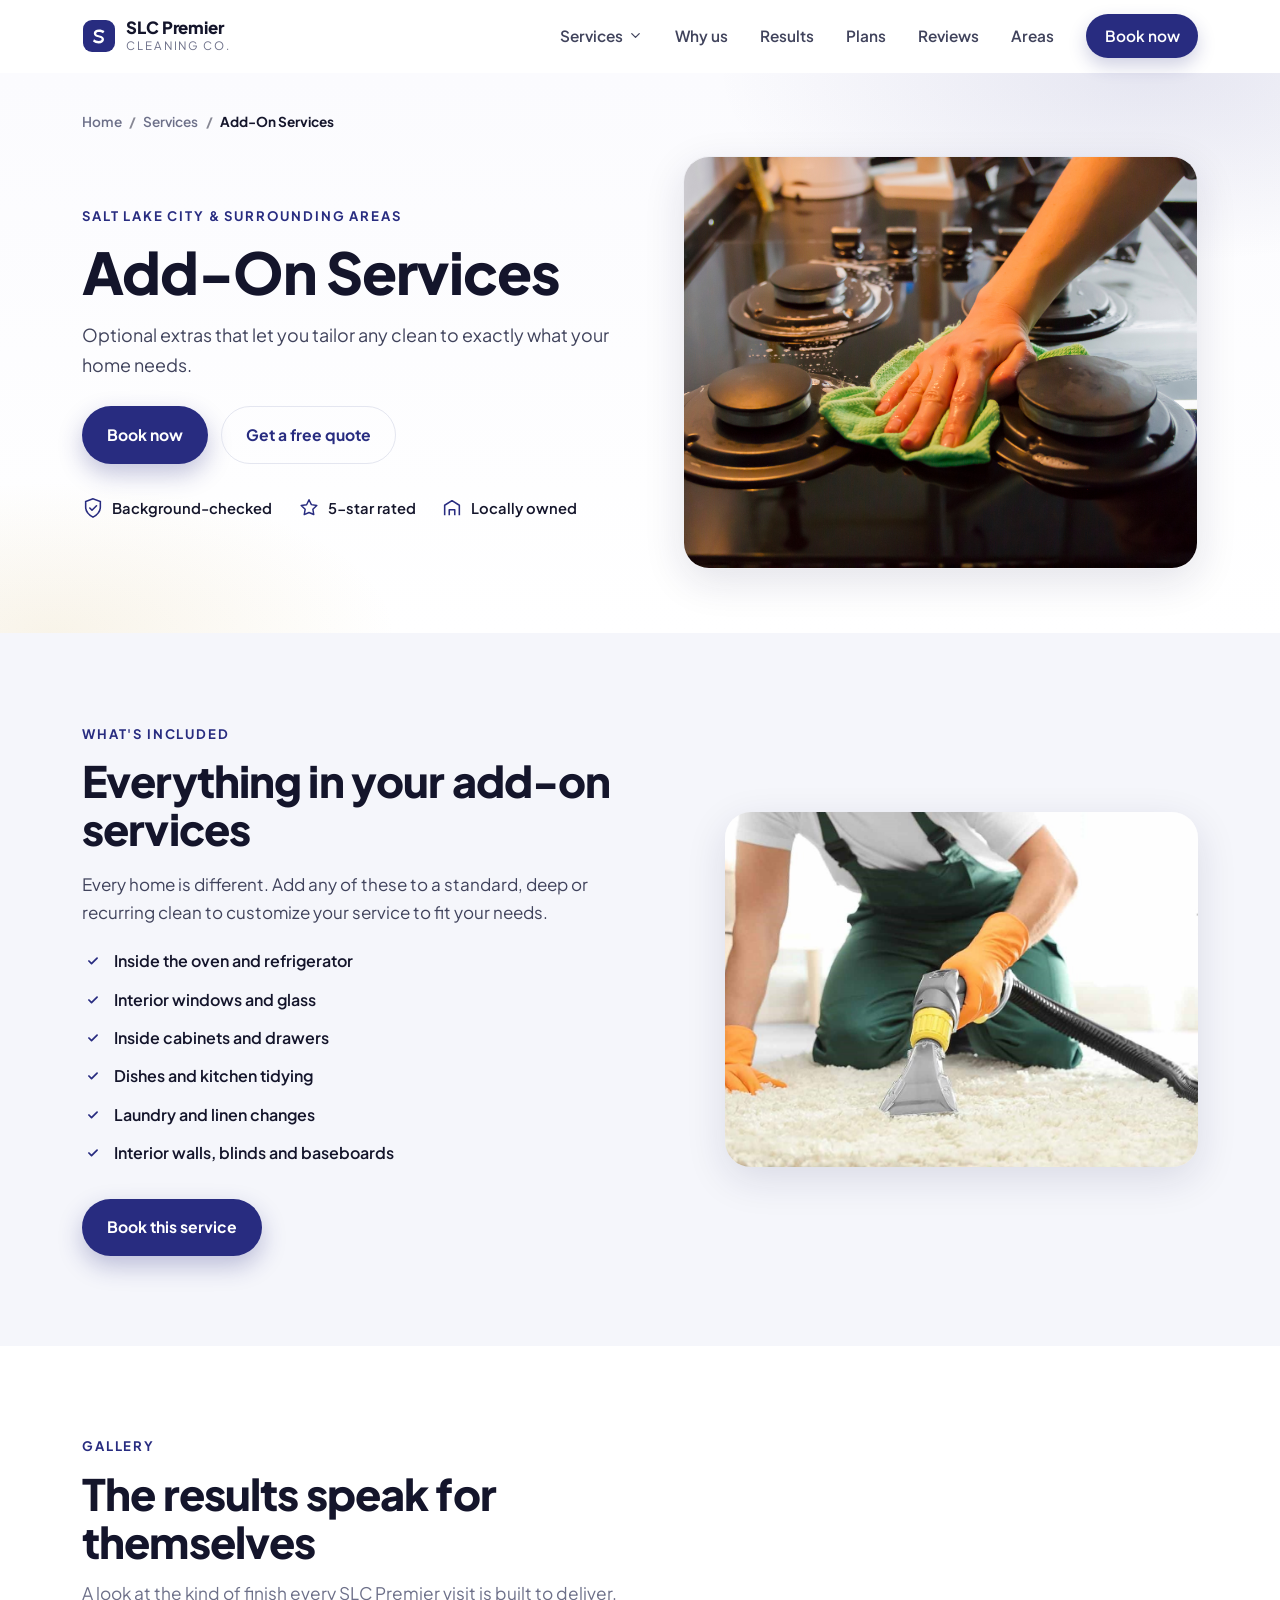
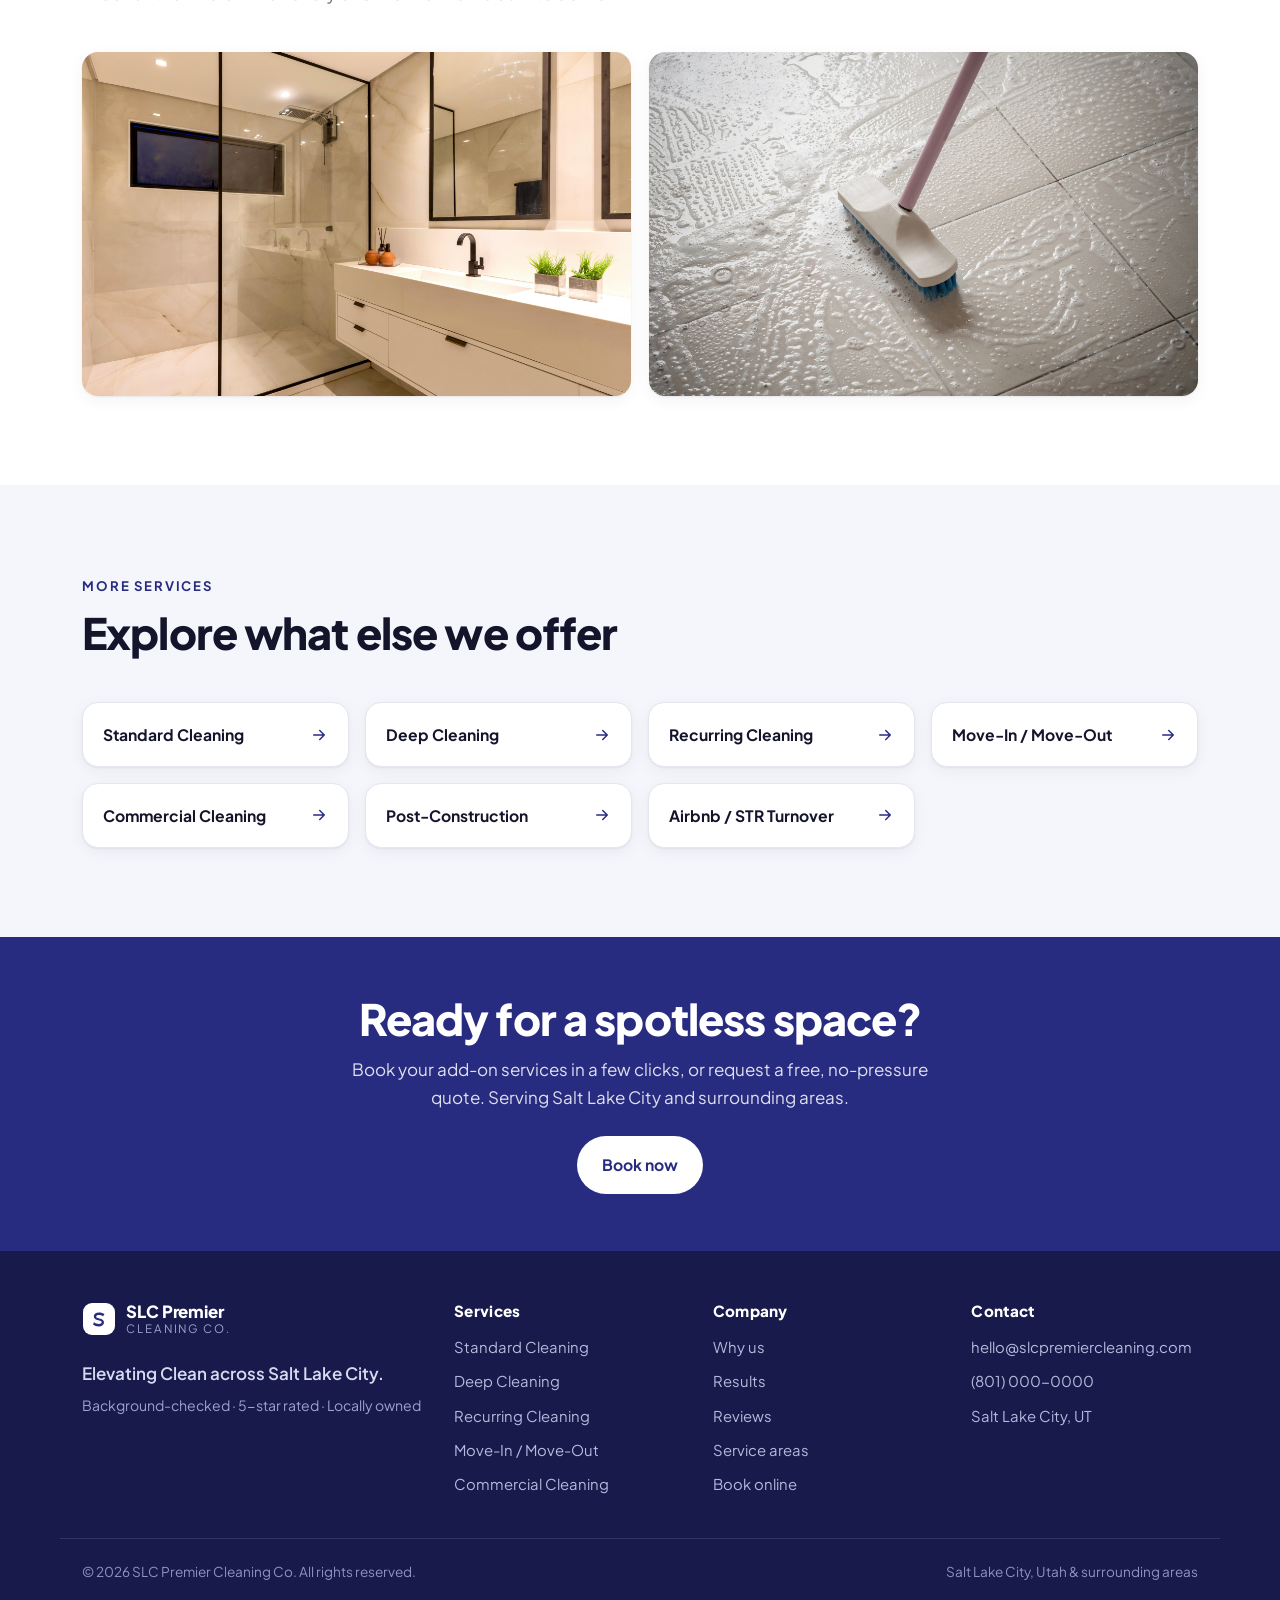
==== services/add-on-services/index.html @ 1b659b71 "Redesign hero, fix nav Book now button, add 8 service pages with dropdown menu Co-authored-by: Curso" ====
<!DOCTYPE html>
<html lang="en">
<head>
  <meta charset="UTF-8" />
  <meta name="viewport" content="width=device-width, initial-scale=1.0" />
  <title>Cleaning Add-On Services in Salt Lake City, UT | SLC Premier Cleaning Co.</title>
  <meta name="description" content="Optional cleaning add-ons in Salt Lake City: inside the oven and fridge, interior windows, cabinets, laundry, dishes and more. Customize any clean. Book online." />
  <meta name="robots" content="index, follow" />
  <link rel="canonical" href="https://slcpremiercleaning.com/services/add-on-services/" />
  <meta name="theme-color" content="#282c80" />
  <meta name="geo.region" content="US-UT" />
  <meta name="geo.placename" content="Salt Lake City, Utah" />

  <meta property="og:type" content="website" />
  <meta property="og:site_name" content="SLC Premier Cleaning Co." />
  <meta property="og:title" content="Cleaning Add-On Services in Salt Lake City, UT | SLC Premier Cleaning Co." />
  <meta property="og:description" content="Optional cleaning add-ons in Salt Lake City: inside the oven and fridge, interior windows, cabinets, laundry, dishes and more. Customize any clean. Book online." />
  <meta property="og:url" content="https://slcpremiercleaning.com/services/add-on-services/" />
  <meta property="og:image" content="https://slcpremiercleaning.com/assets/svc-kitchen.png" />
  <meta name="twitter:card" content="summary_large_image" />
  <meta name="twitter:title" content="Cleaning Add-On Services in Salt Lake City, UT | SLC Premier Cleaning Co." />
  <meta name="twitter:description" content="Optional cleaning add-ons in Salt Lake City: inside the oven and fridge, interior windows, cabinets, laundry, dishes and more. Customize any clean. Book online." />
  <meta name="twitter:image" content="https://slcpremiercleaning.com/assets/svc-kitchen.png" />

  <link rel="icon" type="image/svg+xml" href="../../assets/favicon.svg" />
  <link rel="apple-touch-icon" href="../../assets/favicon.svg" />
  <link rel="preconnect" href="https://fonts.googleapis.com" />
  <link rel="preconnect" href="https://fonts.gstatic.com" crossorigin />
  <link href="https://fonts.googleapis.com/css2?family=Plus+Jakarta+Sans:ital,wght@0,400;0,500;0,600;0,700;0,800;1,500&display=swap" rel="stylesheet" />
  <link rel="stylesheet" href="../../css/styles.css" />

  <script type="application/ld+json">
  {
    "@context": "https://schema.org",
    "@type": "Service",
    "serviceType": "Add-On Services",
    "name": "Add-On Services in Salt Lake City",
    "url": "https://slcpremiercleaning.com/services/add-on-services/",
    "image": "https://slcpremiercleaning.com/assets/svc-kitchen.png",
    "description": "Optional cleaning add-ons in Salt Lake City: inside the oven and fridge, interior windows, cabinets, laundry, dishes and more. Customize any clean. Book online.",
    "areaServed": { "@type": "City", "name": "Salt Lake City" },
    "provider": {
      "@type": "HouseCleaningService",
      "name": "SLC Premier Cleaning Co.",
      "url": "https://slcpremiercleaning.com/",
      "areaServed": "Salt Lake City, UT and surrounding areas"
    }
  }
  </script>
  <script type="application/ld+json">
  {
    "@context": "https://schema.org",
    "@type": "BreadcrumbList",
    "itemListElement": [
      { "@type": "ListItem", "position": 1, "name": "Home", "item": "https://slcpremiercleaning.com/" },
      { "@type": "ListItem", "position": 2, "name": "Services", "item": "https://slcpremiercleaning.com/#services" },
      { "@type": "ListItem", "position": 3, "name": "Add-On Services", "item": "https://slcpremiercleaning.com/services/add-on-services/" }
    ]
  }
  </script>
</head>

<body>
  <a class="skip-link" href="#main">Skip to content</a>

  <header class="site-header" id="top">
    <div class="wrap header-inner">
      <a class="brand" href="../../" aria-label="SLC Premier Cleaning Co. home">
        <svg class="brand-mark" width="34" height="34" viewBox="0 0 34 34" aria-hidden="true"><rect x="1" y="1" width="32" height="32" rx="9" fill="#282c80"/><path d="M11 22.5c1.6 1.2 3.6 1.9 5.7 1.9 3.2 0 5.3-1.5 5.3-3.9 0-2.2-1.6-3.2-4.6-3.9-2.4-.5-3.2-1-3.2-2 0-1 .9-1.7 2.6-1.7 1.6 0 3 .5 4.3 1.4l1.4-2.3c-1.5-1-3.4-1.6-5.5-1.6-3 0-5.2 1.5-5.2 3.9 0 2.4 1.8 3.3 4.7 3.9 2.3.5 3.1 1 3.1 2 0 1.1-1 1.7-2.8 1.7-1.9 0-3.4-.6-4.8-1.7z" fill="#ffffff"/></svg>
        <span class="brand-text"><strong>SLC Premier</strong><em>Cleaning Co.</em></span>
      </a>
      <nav class="nav" id="nav" aria-label="Primary">
        <div class="nav-item has-dropdown">
          <button type="button" class="nav-link" aria-haspopup="true" aria-expanded="false">
            Services
            <svg viewBox="0 0 24 24" aria-hidden="true"><path d="m6 9 6 6 6-6" fill="none" stroke="currentColor" stroke-width="2" stroke-linecap="round" stroke-linejoin="round"/></svg>
          </button>
          <div class="dropdown">
            <a class="dd-all" href="../../#services">All services</a>
            <a href="../standard-cleaning/">Standard Cleaning</a>
            <a href="../deep-cleaning/">Deep Cleaning</a>
            <a href="../recurring-cleaning/">Recurring Cleaning</a>
            <a href="../move-in-out-cleaning/">Move-In / Move-Out</a>
            <a href="../commercial-cleaning/">Commercial Cleaning</a>
            <a href="../post-construction-cleaning/">Post-Construction</a>
            <a href="../airbnb-str-cleaning/">Airbnb / STR Turnover</a>
            <a href="../add-on-services/">Add-On Services</a>
          </div>
        </div>
        <a href="../../#why">Why us</a>
        <a href="../../#results">Results</a>
        <a href="../../#plans">Plans</a>
        <a href="../../#reviews">Reviews</a>
        <a href="../../#areas">Areas</a>
        <a class="nav-cta" href="../../#book">Book now</a>
      </nav>
      <button class="nav-toggle" id="navToggle" aria-label="Open menu" aria-expanded="false" aria-controls="nav">
        <span></span><span></span><span></span>
      </button>
    </div>
  </header>

  <main id="main">
    <section class="svc-hero">
      <div class="hero-bg" aria-hidden="true"></div>
      <div class="wrap">
        <nav class="breadcrumb" aria-label="Breadcrumb">
          <a href="../../">Home</a><span class="sep">/</span><a href="../../#services">Services</a><span class="sep">/</span><span>Add-On Services</span>
        </nav>
        <div class="svc-hero-grid">
          <div class="svc-hero-copy">
            <p class="eyebrow">Salt Lake City &amp; surrounding areas</p>
            <h1>Add-On Services</h1>
            <p class="lead">Optional extras that let you tailor any clean to exactly what your home needs.</p>
            <div class="hero-actions">
              <a class="btn btn-primary" href="../../#book">Book now</a>
              <a class="btn btn-ghost" href="../../#contact">Get a free quote</a>
            </div>
            <ul class="hero-trust">
              <li><svg viewBox="0 0 24 24" aria-hidden="true"><path d="M12 2 4 5v6c0 5 3.4 8.5 8 11 4.6-2.5 8-6 8-11V5z" fill="none" stroke="currentColor" stroke-width="1.7"/><path d="m8.5 12 2.4 2.4L15.8 9.6" fill="none" stroke="currentColor" stroke-width="1.7" stroke-linecap="round" stroke-linejoin="round"/></svg> Background-checked</li>
              <li><svg viewBox="0 0 24 24" aria-hidden="true"><path d="m12 3 2.6 5.3 5.9.9-4.3 4.1 1 5.8L12 16.9 6.8 19.2l1-5.8L3.5 9.3l5.9-.9z" fill="none" stroke="currentColor" stroke-width="1.6" stroke-linejoin="round"/></svg> 5-star rated</li>
              <li><svg viewBox="0 0 24 24" aria-hidden="true"><path d="M4 20V9l8-5 8 5v11" fill="none" stroke="currentColor" stroke-width="1.7" stroke-linejoin="round"/><path d="M9 20v-6h6v6" fill="none" stroke="currentColor" stroke-width="1.7" stroke-linejoin="round"/></svg> Locally owned</li>
            </ul>
          </div>
          <div class="svc-hero-media">
            <div class="hero-media-frame">
              <img src="../../assets/svc-kitchen.png" alt="Cleaning inside a kitchen appliance as an add-on service" fetchpriority="high" />
            </div>
          </div>
        </div>
      </div>
    </section>

    <section class="section section-alt">
      <div class="wrap svc-detail-grid">
        <div class="svc-detail-copy">
          <p class="eyebrow">What's included</p>
          <h2>Everything in your add-on services</h2>
          <p>Every home is different. Add any of these to a standard, deep or recurring clean to customize your service to fit your needs.</p>
          <ul class="checks">
            <li>Inside the oven and refrigerator</li>
            <li>Interior windows and glass</li>
            <li>Inside cabinets and drawers</li>
            <li>Dishes and kitchen tidying</li>
            <li>Laundry and linen changes</li>
            <li>Interior walls, blinds and baseboards</li>
          </ul>
          <a class="btn btn-primary" href="../../#book">Book this service</a>
        </div>
        <div class="svc-detail-media">
          <img src="../../assets/svc-carpet.jpg" alt="Add-on carpet cleaning" loading="lazy" />
        </div>
      </div>
    </section>

    <section class="section">
      <div class="wrap">
        <header class="section-head">
          <p class="eyebrow">Gallery</p>
          <h2>The results speak for themselves</h2>
          <p class="section-sub">A look at the kind of finish every SLC Premier visit is built to deliver.</p>
        </header>
        <div class="svc-gallery">
          <figure><img src="../../assets/gallery-bath.png" alt="Detailed bathroom add-ons" loading="lazy" /></figure>
          <figure><img src="../../assets/svc-floor.png" alt="Add-on floor scrubbing" loading="lazy" /></figure>
        </div>
      </div>
    </section>

    <section class="section section-alt">
      <div class="wrap">
        <header class="section-head">
          <p class="eyebrow">More services</p>
          <h2>Explore what else we offer</h2>
        </header>
        <div class="other-grid">
          <a class="other-card" href="../standard-cleaning/">Standard Cleaning <svg viewBox="0 0 24 24" aria-hidden="true"><path d="M5 12h14M13 6l6 6-6 6" fill="none" stroke="currentColor" stroke-width="2" stroke-linecap="round" stroke-linejoin="round"/></svg></a>
          <a class="other-card" href="../deep-cleaning/">Deep Cleaning <svg viewBox="0 0 24 24" aria-hidden="true"><path d="M5 12h14M13 6l6 6-6 6" fill="none" stroke="currentColor" stroke-width="2" stroke-linecap="round" stroke-linejoin="round"/></svg></a>
          <a class="other-card" href="../recurring-cleaning/">Recurring Cleaning <svg viewBox="0 0 24 24" aria-hidden="true"><path d="M5 12h14M13 6l6 6-6 6" fill="none" stroke="currentColor" stroke-width="2" stroke-linecap="round" stroke-linejoin="round"/></svg></a>
          <a class="other-card" href="../move-in-out-cleaning/">Move-In / Move-Out <svg viewBox="0 0 24 24" aria-hidden="true"><path d="M5 12h14M13 6l6 6-6 6" fill="none" stroke="currentColor" stroke-width="2" stroke-linecap="round" stroke-linejoin="round"/></svg></a>
          <a class="other-card" href="../commercial-cleaning/">Commercial Cleaning <svg viewBox="0 0 24 24" aria-hidden="true"><path d="M5 12h14M13 6l6 6-6 6" fill="none" stroke="currentColor" stroke-width="2" stroke-linecap="round" stroke-linejoin="round"/></svg></a>
          <a class="other-card" href="../post-construction-cleaning/">Post-Construction <svg viewBox="0 0 24 24" aria-hidden="true"><path d="M5 12h14M13 6l6 6-6 6" fill="none" stroke="currentColor" stroke-width="2" stroke-linecap="round" stroke-linejoin="round"/></svg></a>
          <a class="other-card" href="../airbnb-str-cleaning/">Airbnb / STR Turnover <svg viewBox="0 0 24 24" aria-hidden="true"><path d="M5 12h14M13 6l6 6-6 6" fill="none" stroke="currentColor" stroke-width="2" stroke-linecap="round" stroke-linejoin="round"/></svg></a>
        </div>
      </div>
    </section>

    <section class="cta-band">
      <div class="wrap">
        <h2>Ready for a spotless space?</h2>
        <p>Book your add-on services in a few clicks, or request a free, no-pressure quote. Serving Salt Lake City and surrounding areas.</p>
        <a class="btn btn-primary" href="../../#book">Book now</a>
      </div>
    </section>
  </main>

  <footer class="site-footer">
    <div class="wrap footer-grid">
      <div class="footer-brand">
        <a class="brand brand-light" href="../../" aria-label="SLC Premier Cleaning Co. home">
          <svg class="brand-mark" width="34" height="34" viewBox="0 0 34 34" aria-hidden="true"><rect x="1" y="1" width="32" height="32" rx="9" fill="#ffffff"/><path d="M11 22.5c1.6 1.2 3.6 1.9 5.7 1.9 3.2 0 5.3-1.5 5.3-3.9 0-2.2-1.6-3.2-4.6-3.9-2.4-.5-3.2-1-3.2-2 0-1 .9-1.7 2.6-1.7 1.6 0 3 .5 4.3 1.4l1.4-2.3c-1.5-1-3.4-1.6-5.5-1.6-3 0-5.2 1.5-5.2 3.9 0 2.4 1.8 3.3 4.7 3.9 2.3.5 3.1 1 3.1 2 0 1.1-1 1.7-2.8 1.7-1.9 0-3.4-.6-4.8-1.7z" fill="#282c80"/></svg>
          <span class="brand-text"><strong>SLC Premier</strong><em>Cleaning Co.</em></span>
        </a>
        <p class="footer-slogan">Elevating Clean across Salt Lake City.</p>
        <p class="footer-badges">Background-checked &middot; 5-star rated &middot; Locally owned</p>
      </div>
      <div class="footer-col">
        <h4>Services</h4>
        <ul>
          <li><a href="../standard-cleaning/">Standard Cleaning</a></li>
          <li><a href="../deep-cleaning/">Deep Cleaning</a></li>
          <li><a href="../recurring-cleaning/">Recurring Cleaning</a></li>
          <li><a href="../move-in-out-cleaning/">Move-In / Move-Out</a></li>
          <li><a href="../commercial-cleaning/">Commercial Cleaning</a></li>
        </ul>
      </div>
      <div class="footer-col">
        <h4>Company</h4>
        <ul>
          <li><a href="../../#why">Why us</a></li>
          <li><a href="../../#results">Results</a></li>
          <li><a href="../../#reviews">Reviews</a></li>
          <li><a href="../../#areas">Service areas</a></li>
          <li><a href="../../#book">Book online</a></li>
        </ul>
      </div>
      <div class="footer-col">
        <h4>Contact</h4>
        <ul>
          <li><a href="mailto:hello@slcpremiercleaning.com">hello@slcpremiercleaning.com</a></li>
          <li><a href="tel:+18010000000">(801) 000-0000</a></li>
          <li>Salt Lake City, UT</li>
        </ul>
      </div>
    </div>
    <div class="wrap footer-bottom">
      <p>&copy; <span id="year">2026</span> SLC Premier Cleaning Co. All rights reserved.</p>
      <p>Salt Lake City, Utah &amp; surrounding areas</p>
    </div>
  </footer>

  <a href="#top" class="to-top" id="toTop" aria-label="Back to top">
    <svg viewBox="0 0 24 24" aria-hidden="true"><path d="m6 15 6-6 6 6" fill="none" stroke="currentColor" stroke-width="2" stroke-linecap="round" stroke-linejoin="round"/></svg>
  </a>

  <script src="../../js/main.js"></script>
</body>
</html>
---- css/styles.css ----
/* ============================================================
   SLC Premier Cleaning Co.
   Brand: navy #282c80, white, warm gold accent
   Font: Plus Jakarta Sans
   ============================================================ */

:root {
  --navy: #282c80;
  --navy-700: #22276e;
  --navy-900: #171a4a;
  --ink: #14152b;
  --body: #40435c;
  --muted: #6d7089;
  --paper: #ffffff;
  --mist: #f5f6fb;
  --mist-2: #eef0f8;
  --line: #e4e6f0;
  --gold: #c8a24a;
  --gold-soft: #f3ead4;

  --radius: 16px;
  --radius-lg: 26px;
  --shadow-sm: 0 1px 2px rgba(20, 21, 43, .06), 0 4px 16px rgba(20, 21, 43, .05);
  --shadow-md: 0 12px 40px rgba(23, 26, 74, .12);
  --wrap: 1160px;
  --ease: cubic-bezier(.22, .61, .36, 1);
}

* { box-sizing: border-box; }

html, body { overflow-x: hidden; }
html { scroll-behavior: smooth; scroll-padding-top: 88px; }

body {
  margin: 0;
  font-family: "Plus Jakarta Sans", system-ui, -apple-system, "Segoe UI", Roboto, sans-serif;
  color: var(--body);
  background: var(--paper);
  font-size: 17px;
  line-height: 1.65;
  -webkit-font-smoothing: antialiased;
  text-rendering: optimizeLegibility;
}

img { max-width: 100%; display: block; }
a { color: inherit; text-decoration: none; }

h1, h2, h3, h4 {
  color: var(--ink);
  line-height: 1.12;
  letter-spacing: -0.02em;
  margin: 0;
  font-weight: 800;
}

h1 { font-size: clamp(2.2rem, 5vw, 3.6rem); }
h2 { font-size: clamp(1.8rem, 3.4vw, 2.7rem); }
h3 { font-size: 1.2rem; letter-spacing: -0.01em; }

p { margin: 0 0 1rem; }

.wrap { width: 100%; max-width: var(--wrap); margin-inline: auto; padding-inline: 22px; }

.eyebrow {
  font-size: .82rem;
  font-weight: 700;
  letter-spacing: .14em;
  text-transform: uppercase;
  color: var(--navy);
  margin: 0 0 .8rem;
}

.skip-link {
  position: absolute; left: -999px; top: 0;
  background: var(--navy); color: #fff; padding: 10px 16px; border-radius: 0 0 10px 0; z-index: 200;
}
.skip-link:focus { left: 0; }

/* ---------- Buttons ---------- */
.btn {
  display: inline-flex; align-items: center; justify-content: center;
  gap: .5rem;
  font-weight: 700; font-size: .98rem;
  padding: .92rem 1.5rem;
  border-radius: 999px;
  cursor: pointer;
  border: 1.5px solid transparent;
  transition: transform .2s var(--ease), background .2s var(--ease), color .2s var(--ease), box-shadow .2s var(--ease);
  white-space: nowrap;
}
.btn-primary { background: var(--navy); color: #fff; box-shadow: 0 10px 24px rgba(40, 44, 128, .28); }
.btn-primary:hover { background: var(--navy-700); transform: translateY(-2px); }
.btn-ghost { background: transparent; color: var(--navy); border-color: var(--line); }
.btn-ghost:hover { border-color: var(--navy); transform: translateY(-2px); }
.btn-block { width: 100%; }

/* ---------- Header ---------- */
.site-header {
  position: sticky; top: 0; z-index: 100;
  background: rgba(255, 255, 255, .82);
  backdrop-filter: saturate(180%) blur(14px);
  -webkit-backdrop-filter: saturate(180%) blur(14px);
  border-bottom: 1px solid transparent;
  transition: border-color .3s var(--ease), box-shadow .3s var(--ease);
}
.site-header.scrolled { border-bottom-color: var(--line); box-shadow: 0 6px 24px rgba(20, 21, 43, .05); }

.header-inner { display: flex; align-items: center; justify-content: space-between; height: 72px; }

.brand { display: inline-flex; align-items: center; gap: .65rem; }
.brand-mark { border-radius: 9px; flex: none; }
.brand-text { display: flex; flex-direction: column; line-height: 1; }
.brand-text strong { font-size: 1.05rem; color: var(--ink); font-weight: 800; letter-spacing: -0.01em; }
.brand-text em { font-style: normal; font-size: .72rem; letter-spacing: .16em; text-transform: uppercase; color: var(--muted); margin-top: 3px; }

.nav { display: flex; align-items: center; gap: 2rem; }
.nav a { font-size: .96rem; font-weight: 600; color: var(--body); position: relative; transition: color .2s; }
.nav a:not(.nav-cta):hover { color: var(--navy); }
.nav a:not(.nav-cta)::after {
  content: ""; position: absolute; left: 0; bottom: -6px; height: 2px; width: 0; background: var(--navy); transition: width .25s var(--ease);
}
.nav a:not(.nav-cta):hover::after, .nav a.active::after { width: 100%; }
.nav a.active { color: var(--navy); }
.nav a.nav-cta { background: var(--navy); color: #fff; padding: .6rem 1.15rem; border-radius: 999px; box-shadow: 0 8px 18px rgba(40, 44, 128, .22); }
.nav a.nav-cta::after { display: none; }
.nav a.nav-cta:hover { background: var(--navy-700); color: #fff; }

/* Services dropdown */
.nav-item { position: relative; display: inline-flex; align-items: center; }
.nav-item::before { content: ""; position: absolute; top: 100%; left: -8px; right: -8px; height: 18px; }
.nav-link {
  display: inline-flex; align-items: center; gap: .32rem;
  font-size: .96rem; font-weight: 600; color: var(--body);
  background: none; border: 0; padding: 0; font-family: inherit; cursor: pointer;
  transition: color .2s;
}
.nav-link svg { width: 15px; height: 15px; transition: transform .25s var(--ease); }
.dropdown {
  position: absolute; top: calc(100% + 16px); left: 50%;
  transform: translateX(-50%) translateY(8px);
  background: #fff; border: 1px solid var(--line); border-radius: 14px;
  box-shadow: var(--shadow-md); padding: .5rem; min-width: 250px;
  display: grid; gap: 2px; z-index: 120;
  opacity: 0; visibility: hidden; transition: opacity .2s var(--ease), transform .2s var(--ease);
}
.dropdown a { padding: .62rem .8rem; border-radius: 9px; font-size: .92rem; font-weight: 600; color: var(--body); white-space: nowrap; }
.dropdown a::after { display: none; }
.dropdown a:hover { background: var(--mist); color: var(--navy); }
.dropdown a.dd-all { color: var(--navy); border-bottom: 1px solid var(--line); border-radius: 9px 9px 0 0; margin-bottom: 2px; }

@media (min-width: 821px) {
  .nav-item:hover .nav-link, .nav-item:focus-within .nav-link, .nav-item.open .nav-link { color: var(--navy); }
  .nav-item:hover .dropdown, .nav-item:focus-within .dropdown, .nav-item.open .dropdown {
    opacity: 1; visibility: visible; transform: translateX(-50%) translateY(0);
  }
  .nav-item:hover .nav-link svg, .nav-item:focus-within .nav-link svg, .nav-item.open .nav-link svg { transform: rotate(180deg); }
}

.nav-toggle { display: none; flex-direction: column; gap: 5px; width: 44px; height: 44px; border: 0; background: transparent; cursor: pointer; align-items: center; justify-content: center; }
.nav-toggle span { width: 24px; height: 2px; background: var(--ink); border-radius: 2px; transition: transform .3s var(--ease), opacity .2s; }
.nav-toggle[aria-expanded="true"] span:nth-child(1) { transform: translateY(7px) rotate(45deg); }
.nav-toggle[aria-expanded="true"] span:nth-child(2) { opacity: 0; }
.nav-toggle[aria-expanded="true"] span:nth-child(3) { transform: translateY(-7px) rotate(-45deg); }

/* ---------- Hero ---------- */
.hero { position: relative; padding: clamp(2.5rem, 6vw, 5rem) 0 clamp(3rem, 6vw, 5rem); overflow: hidden; }
.hero-bg {
  position: absolute; inset: 0; z-index: 0; pointer-events: none;
  background:
    radial-gradient(55% 55% at 88% 6%, rgba(40, 44, 128, .10), transparent 62%),
    radial-gradient(45% 45% at 6% 96%, rgba(200, 162, 74, .12), transparent 60%),
    linear-gradient(180deg, #fbfbfe 0%, #ffffff 100%);
}
.hero-grid { position: relative; z-index: 1; display: grid; grid-template-columns: minmax(0, 1.02fr) minmax(0, .98fr); gap: clamp(2rem, 5vw, 4.5rem); align-items: center; }
.hero-copy, .hero-media { min-width: 0; }
.hero h1 { margin-bottom: 1.1rem; }
.hero h1 .hl { position: relative; white-space: nowrap; color: var(--navy); z-index: 0; }
.hero h1 .hl::after {
  content: ""; position: absolute; left: -.04em; right: -.04em; bottom: .06em; height: .18em;
  background: var(--gold); opacity: .45; border-radius: 4px; z-index: -1;
}
.hero-copy .lead { font-size: 1.14rem; color: var(--body); max-width: 46ch; margin-bottom: 1.9rem; }

.hero-actions { display: flex; flex-wrap: wrap; gap: .8rem; margin-bottom: 2rem; }

.hero-trust { list-style: none; margin: 0; padding: 0; display: flex; flex-wrap: wrap; gap: 1rem 1.6rem; }
.hero-trust li { display: inline-flex; align-items: center; gap: .5rem; font-size: .92rem; font-weight: 600; color: var(--ink); }
.hero-trust svg { width: 22px; height: 22px; color: var(--navy); flex: none; }

.hero-media { position: relative; }
.hero-media-frame {
  position: relative; border-radius: var(--radius-lg); overflow: hidden;
  box-shadow: var(--shadow-md); border: 1px solid rgba(23, 26, 74, .06);
}
.hero-media-frame img { display: block; width: 100%; height: 100%; aspect-ratio: 5/4; object-fit: cover; }
.hero-badge {
  position: absolute; left: 16px; bottom: 16px;
  display: flex; align-items: center; gap: .7rem;
  background: rgba(255, 255, 255, .96); backdrop-filter: blur(6px);
  border: 1px solid var(--line); border-radius: 14px;
  padding: .7rem .95rem; box-shadow: var(--shadow-md); max-width: 270px;
}
.hero-badge-stars { color: var(--gold); font-size: 1.05rem; letter-spacing: .06em; flex: none; }
.hero-badge div { display: flex; flex-direction: column; line-height: 1.25; }
.hero-badge strong { color: var(--ink); font-size: .9rem; font-weight: 700; }
.hero-badge div span { font-size: .78rem; color: var(--muted); }
.stars { color: var(--gold); letter-spacing: .1em; font-size: 1rem; }

/* ---------- Trust bar ---------- */
.trustbar { background: var(--navy); color: #fff; }
.trustbar-inner { display: flex; flex-wrap: wrap; align-items: center; justify-content: center; gap: .7rem 1.4rem; padding: 1rem 22px; text-align: center; }
.trustbar span:not(.dot) { font-size: .9rem; font-weight: 600; letter-spacing: .01em; }
.trustbar .dot { width: 5px; height: 5px; border-radius: 50%; background: rgba(255, 255, 255, .5); }

/* ---------- Sections ---------- */
.section { padding: clamp(3.5rem, 7vw, 6rem) 0; }
.section-alt { background: var(--mist); }
.section-head { max-width: 640px; margin-bottom: 2.8rem; }
.section-head h2 { margin-bottom: .8rem; }
.section-sub { color: var(--muted); font-size: 1.08rem; margin: 0; }

/* ---------- Service cards ---------- */
.cards { display: grid; grid-template-columns: repeat(4, minmax(0, 1fr)); gap: 1.1rem; }
.card {
  background: #fff; border: 1px solid var(--line); border-radius: var(--radius);
  padding: 1.6rem 1.4rem; box-shadow: var(--shadow-sm);
  display: flex; flex-direction: column;
  transition: transform .25s var(--ease), box-shadow .25s var(--ease), border-color .25s var(--ease);
}
.card-link {
  margin-top: auto; padding-top: 1.1rem;
  display: inline-flex; align-items: center; gap: .35rem;
  font-weight: 700; font-size: .9rem; color: var(--navy);
}
.card-link svg { width: 16px; height: 16px; transition: transform .2s var(--ease); }
.card:hover .card-link svg { transform: translateX(3px); }
.card:hover { transform: translateY(-4px); box-shadow: var(--shadow-md); border-color: #d4d7ea; }
.card-ico {
  display: inline-flex; align-items: center; justify-content: center;
  width: 48px; height: 48px; border-radius: 12px;
  background: var(--mist-2); color: var(--navy); margin-bottom: 1rem;
}
.card-ico svg { width: 26px; height: 26px; }
.card h3 { margin-bottom: .5rem; }
.card p { font-size: .96rem; color: var(--muted); margin: 0; }

/* ---------- Why us ---------- */
.why-grid { display: grid; grid-template-columns: minmax(0, 1fr) minmax(0, 1fr); gap: clamp(2rem, 5vw, 4rem); align-items: center; }
.why-media, .why-copy { min-width: 0; }
.why-media img { border-radius: var(--radius-lg); box-shadow: var(--shadow-md); aspect-ratio: 4/3; object-fit: cover; width: 100%; }
.why-copy h2 { margin-bottom: 1rem; }
.checks { list-style: none; margin: 1.4rem 0 2rem; padding: 0; display: grid; gap: .75rem; }
.checks li { position: relative; padding-left: 2rem; font-weight: 600; color: var(--ink); font-size: 1rem; }
.checks li::before {
  content: ""; position: absolute; left: 0; top: 2px;
  width: 22px; height: 22px; border-radius: 50%;
  background: var(--navy);
  -webkit-mask: url("data:image/svg+xml,%3Csvg xmlns='http://www.w3.org/2000/svg' viewBox='0 0 24 24'%3E%3Cpath fill='none' stroke='white' stroke-width='3' stroke-linecap='round' stroke-linejoin='round' d='m5 12 4.5 4.5L19 7'/%3E%3C/svg%3E") center / 14px no-repeat;
  mask: url("data:image/svg+xml,%3Csvg xmlns='http://www.w3.org/2000/svg' viewBox='0 0 24 24'%3E%3Cpath fill='none' stroke='white' stroke-width='3' stroke-linecap='round' stroke-linejoin='round' d='m5 12 4.5 4.5L19 7'/%3E%3C/svg%3E") center / 14px no-repeat;
}

/* ---------- Results / before after ---------- */
.results-feature { position: relative; border-radius: var(--radius-lg); overflow: hidden; box-shadow: var(--shadow-md); margin-bottom: 1.2rem; }
.results-feature img { width: 100%; aspect-ratio: 16/8; object-fit: cover; }
.results-caption {
  position: absolute; left: 0; right: 0; bottom: 0;
  padding: 2.4rem 1.8rem 1.6rem;
  background: linear-gradient(180deg, transparent, rgba(23, 26, 74, .88));
  color: #fff;
}
.results-caption .tag {
  display: inline-block; font-size: .74rem; font-weight: 700; letter-spacing: .12em; text-transform: uppercase;
  background: var(--gold); color: #2a2410; padding: .3rem .7rem; border-radius: 999px; margin-bottom: .6rem;
}
.results-caption p { margin: 0; max-width: 46ch; font-size: 1rem; color: rgba(255,255,255,.92); }

.gallery { display: grid; grid-template-columns: repeat(4, minmax(0, 1fr)); gap: 1.1rem; }
.gallery figure { margin: 0; position: relative; border-radius: var(--radius); overflow: hidden; box-shadow: var(--shadow-sm); }
.gallery img { aspect-ratio: 1/1; object-fit: cover; width: 100%; transition: transform .4s var(--ease); }
.gallery figure:hover img { transform: scale(1.05); }
.gallery figcaption {
  position: absolute; left: 12px; bottom: 12px;
  background: rgba(255,255,255,.94); color: var(--ink);
  font-size: .8rem; font-weight: 700; padding: .35rem .7rem; border-radius: 999px;
}

/* ---------- Plans ---------- */
.plans { display: grid; grid-template-columns: repeat(3, minmax(0, 1fr)); gap: 1.2rem; align-items: stretch; }
.plan {
  background: #fff; border: 1px solid var(--line); border-radius: var(--radius);
  padding: 2rem 1.7rem; display: flex; flex-direction: column; box-shadow: var(--shadow-sm);
}
.plan h3 { font-size: 1.4rem; margin-bottom: .2rem; }
.plan-tag { color: var(--navy); font-weight: 700; font-size: .95rem; margin-bottom: 1.2rem; }
.plan ul { list-style: none; margin: 0 0 1.6rem; padding: 0; display: grid; gap: .6rem; flex: 1; }
.plan li { position: relative; padding-left: 1.5rem; font-size: .95rem; color: var(--body); }
.plan li::before { content: ""; position: absolute; left: 0; top: .55em; width: 7px; height: 7px; border-radius: 50%; background: var(--gold); }
.plan-featured { background: var(--navy); border-color: var(--navy); color: #fff; position: relative; box-shadow: var(--shadow-md); }
.plan-featured h3, .plan-featured .plan-tag { color: #fff; }
.plan-featured .plan-tag { color: #c7c9ee; }
.plan-featured li { color: rgba(255,255,255,.9); }
.plan-featured li::before { background: var(--gold); }
.plan-flag {
  position: absolute; top: -13px; left: 50%; transform: translateX(-50%);
  background: var(--gold); color: #2a2410; font-size: .74rem; font-weight: 800; letter-spacing: .08em; text-transform: uppercase;
  padding: .35rem .85rem; border-radius: 999px; white-space: nowrap;
}
.plan-featured .btn-primary { background: #fff; color: var(--navy); box-shadow: none; }
.plan-featured .btn-primary:hover { background: var(--gold-soft); }
.plans-note { text-align: center; color: var(--muted); margin-top: 1.6rem; font-size: .98rem; }

/* ---------- Reviews ---------- */
.reviews { columns: 3; column-gap: 1.2rem; }
.review {
  break-inside: avoid; margin: 0 0 1.2rem; background: #fff; border: 1px solid var(--line);
  border-radius: var(--radius); padding: 1.5rem 1.5rem 1.4rem; box-shadow: var(--shadow-sm);
}
.review .stars { font-size: 1.05rem; display: block; margin-bottom: .7rem; }
.review p { font-size: .98rem; color: var(--body); margin-bottom: 1rem; }
.review cite { font-style: normal; font-weight: 700; color: var(--ink); }

/* ---------- Areas ---------- */
.areas-grid { display: grid; grid-template-columns: minmax(0, 1fr) minmax(0, 1.2fr); gap: clamp(2rem, 5vw, 4rem); align-items: center; }
.areas-copy h2 { margin-bottom: 1rem; }
.areas-list { list-style: none; margin: 0; padding: 0; display: grid; grid-template-columns: repeat(3, minmax(0, 1fr)); gap: .6rem; }
.areas-list li {
  background: #fff; border: 1px solid var(--line); border-radius: 10px;
  padding: .7rem .9rem; font-weight: 600; font-size: .92rem; color: var(--ink);
  display: flex; align-items: center; gap: .5rem;
}
.areas-list li::before { content: ""; width: 6px; height: 6px; border-radius: 50%; background: var(--navy); flex: none; }

/* ---------- Booking embed ---------- */
.booking-embed {
  border: 1px solid var(--line);
  border-radius: var(--radius-lg);
  overflow: hidden;
  box-shadow: var(--shadow-md);
  background: #fff;
}
.booking-frame {
  display: block;
  width: 100%;
  height: 100vh;   /* fixed to the viewport, no iframe-resizer */
  height: 100dvh;  /* dynamic viewport height for mobile browser toolbars */
  border: 0;
}

/* ---------- Contact ---------- */
.contact { background: linear-gradient(180deg, #ffffff, #f5f6fb); }
.contact-grid { display: grid; grid-template-columns: minmax(0, 1fr) minmax(0, 1.05fr); gap: clamp(2rem, 5vw, 4rem); align-items: start; }
.contact-copy, .quote-form { min-width: 0; }
.contact-copy h2 { margin-bottom: 1rem; }
.contact-info { list-style: none; margin: 1.8rem 0 0; padding: 0; display: grid; gap: 1rem; }
.contact-info li { display: flex; align-items: center; gap: .8rem; font-weight: 600; color: var(--ink); }
.contact-info svg { width: 24px; height: 24px; color: var(--navy); flex: none; }
.contact-info a:hover { color: var(--navy); }

.quote-form { background: #fff; border: 1px solid var(--line); border-radius: var(--radius-lg); padding: 1.8rem; box-shadow: var(--shadow-md); }
.field { margin-bottom: 1.1rem; }
.field-row { display: grid; grid-template-columns: 1fr 1fr; gap: 1rem; }
.field label { display: block; font-size: .85rem; font-weight: 700; color: var(--ink); margin-bottom: .4rem; }
.field input, .field select, .field textarea {
  width: 100%; font: inherit; font-size: .98rem; color: var(--ink);
  padding: .8rem .95rem; border: 1.5px solid var(--line); border-radius: 11px;
  background: #fcfcfe; transition: border-color .2s, box-shadow .2s; resize: vertical;
}
.field input:focus, .field select:focus, .field textarea:focus {
  outline: none; border-color: var(--navy); box-shadow: 0 0 0 4px rgba(40, 44, 128, .1);
}
.form-status { margin: .9rem 0 0; font-size: .92rem; font-weight: 600; color: var(--navy); text-align: center; min-height: 1.2em; }

/* ---------- Footer ---------- */
.site-footer { background: var(--navy-900); color: #c7c9e4; padding: 3.2rem 0 1.8rem; }
.footer-grid { display: grid; grid-template-columns: 1.5fr 1fr 1fr 1fr; gap: 2rem; }
.brand-light .brand-text strong { color: #fff; }
.brand-light .brand-text em { color: #9ea1cf; }
.footer-slogan { margin: 1rem 0 .4rem; color: #d7d9f0; font-weight: 600; }
.footer-badges { font-size: .88rem; color: #9ea1cf; margin: 0; }
.footer-col h4 { color: #fff; font-size: .95rem; margin-bottom: 1rem; letter-spacing: .02em; }
.footer-col ul { list-style: none; margin: 0; padding: 0; display: grid; gap: .6rem; }
.footer-col a, .footer-col li { font-size: .93rem; color: #b6b9dd; transition: color .2s; }
.footer-col a:hover { color: #fff; }
.footer-bottom {
  display: flex; justify-content: space-between; flex-wrap: wrap; gap: .5rem;
  border-top: 1px solid rgba(255,255,255,.12); margin-top: 2.6rem; padding-top: 1.4rem;
  font-size: .85rem; color: #8f92c2;
}
.footer-bottom p { margin: 0; }

/* ---------- Back to top ---------- */
.to-top {
  position: fixed; right: 20px; bottom: 20px; z-index: 90;
  width: 46px; height: 46px; border-radius: 50%;
  background: var(--navy); color: #fff; display: grid; place-items: center;
  box-shadow: var(--shadow-md); opacity: 0; visibility: hidden; transform: translateY(10px);
  transition: opacity .3s var(--ease), transform .3s var(--ease), visibility .3s;
}
.to-top svg { width: 22px; height: 22px; }
.to-top.show { opacity: 1; visibility: visible; transform: translateY(0); }
.to-top:hover { background: var(--navy-700); }

/* ---------- Reveal on scroll ---------- */
.reveal { opacity: 0; transform: translateY(24px); transition: opacity .7s var(--ease), transform .7s var(--ease); }
.reveal.in { opacity: 1; transform: none; }

/* ---------- Service pages ---------- */
.breadcrumb { font-size: .85rem; color: var(--muted); margin-bottom: 1.4rem; display: flex; flex-wrap: wrap; gap: .45rem; align-items: center; }
.breadcrumb a { color: var(--muted); font-weight: 600; }
.breadcrumb a:hover { color: var(--navy); }
.breadcrumb span { color: var(--ink); font-weight: 700; }
.breadcrumb .sep { opacity: .5; }

.svc-hero { position: relative; padding: clamp(1.4rem, 4vw, 2.4rem) 0 clamp(2.5rem, 5vw, 4rem); overflow: hidden; }
.svc-hero .hero-bg { position: absolute; inset: 0; z-index: 0; pointer-events: none;
  background: radial-gradient(55% 55% at 90% 0%, rgba(40,44,128,.10), transparent 62%),
    radial-gradient(45% 45% at 4% 100%, rgba(200,162,74,.12), transparent 60%),
    linear-gradient(180deg, #fbfbfe 0%, #ffffff 100%); }
.svc-hero .wrap { position: relative; z-index: 1; }
.svc-hero-grid { display: grid; grid-template-columns: minmax(0, 1.02fr) minmax(0, .98fr); gap: clamp(2rem, 5vw, 4rem); align-items: center; }
.svc-hero-copy { min-width: 0; }
.svc-hero-copy h1 { margin-bottom: 1rem; }
.svc-hero-copy .lead { font-size: 1.12rem; color: var(--body); max-width: 48ch; margin-bottom: 1.7rem; }
.svc-hero-media { min-width: 0; }

.svc-detail-grid { display: grid; grid-template-columns: minmax(0, 1.1fr) minmax(0, .9fr); gap: clamp(2rem, 5vw, 4rem); align-items: center; }
.svc-detail-copy { min-width: 0; }
.svc-detail-copy h2 { margin-bottom: 1rem; }
.svc-detail-media { min-width: 0; }
.svc-detail-media img { width: 100%; border-radius: var(--radius-lg); box-shadow: var(--shadow-md); aspect-ratio: 4/3; object-fit: cover; }

.svc-gallery { display: grid; grid-template-columns: repeat(2, minmax(0, 1fr)); gap: 1.1rem; }
.svc-gallery figure { margin: 0; border-radius: var(--radius); overflow: hidden; box-shadow: var(--shadow-sm); }
.svc-gallery img { width: 100%; aspect-ratio: 16/10; object-fit: cover; transition: transform .4s var(--ease); }
.svc-gallery figure:hover img { transform: scale(1.05); }

.other-grid { display: grid; grid-template-columns: repeat(4, minmax(0, 1fr)); gap: 1rem; }
.other-card {
  background: #fff; border: 1px solid var(--line); border-radius: var(--radius);
  padding: 1.15rem 1.25rem; box-shadow: var(--shadow-sm);
  display: flex; align-items: center; justify-content: space-between; gap: .6rem;
  font-weight: 700; font-size: .98rem; color: var(--ink);
  transition: transform .2s var(--ease), box-shadow .2s var(--ease), border-color .2s var(--ease), color .2s;
}
.other-card:hover { transform: translateY(-3px); box-shadow: var(--shadow-md); border-color: #d4d7ea; color: var(--navy); }
.other-card svg { width: 18px; height: 18px; flex: none; color: var(--navy); }

.cta-band { background: var(--navy); color: #fff; }
.cta-band .wrap { padding-top: clamp(2.6rem, 5vw, 3.6rem); padding-bottom: clamp(2.6rem, 5vw, 3.6rem); text-align: center; }
.cta-band h2 { color: #fff; margin-bottom: .7rem; }
.cta-band p { color: rgba(255, 255, 255, .85); max-width: 52ch; margin: 0 auto 1.6rem; }
.cta-band .btn-primary { background: #fff; color: var(--navy); box-shadow: none; }
.cta-band .btn-primary:hover { background: var(--gold-soft); }

/* ============================================================
   Responsive
   ============================================================ */
@media (max-width: 980px) {
  .cards { grid-template-columns: repeat(2, minmax(0, 1fr)); }
  .gallery { grid-template-columns: repeat(2, minmax(0, 1fr)); }
  .reviews { columns: 2; }
  .footer-grid { grid-template-columns: minmax(0, 1fr) minmax(0, 1fr); }
  .footer-brand { grid-column: 1 / -1; }
  .other-grid { grid-template-columns: repeat(2, minmax(0, 1fr)); }
}

@media (max-width: 820px) {
  html { scroll-padding-top: 72px; }
  .nav {
    position: fixed; inset: 72px 0 auto 0;
    flex-direction: column; align-items: stretch; gap: 0;
    background: #fff; border-bottom: 1px solid var(--line);
    padding: .5rem 22px 1.4rem; box-shadow: var(--shadow-md);
    transform: translateY(-140%); transition: transform .35s var(--ease); z-index: 99;
  }
  .nav.open { transform: translateY(0); }
  .nav a { padding: .95rem .2rem; border-bottom: 1px solid var(--mist-2); font-size: 1.05rem; }
  .nav a::after { display: none; }
  .nav a.nav-cta { margin-top: .8rem; text-align: center; justify-content: center; border-bottom: 0; box-shadow: none; }
  .nav-toggle { display: flex; }

  /* Mobile services accordion */
  .nav-item { display: block; }
  .nav-link { width: 100%; justify-content: space-between; padding: .95rem .2rem; border-bottom: 1px solid var(--mist-2); font-size: 1.05rem; }
  .nav-link svg { width: 18px; height: 18px; }
  .dropdown {
    position: static; transform: none; opacity: 1; visibility: visible;
    box-shadow: none; border: 0; border-radius: 0; padding: .1rem 0 .5rem .7rem;
    min-width: 0; display: none;
  }
  .nav-item.open .dropdown { display: grid; }
  .nav-item.open .nav-link svg { transform: rotate(180deg); }
  .dropdown a { border-bottom: 0; font-size: 1rem; padding: .6rem .3rem; color: var(--muted); }
  .dropdown a.dd-all { border-bottom: 0; color: var(--navy); }

  .hero-grid { grid-template-columns: minmax(0, 1fr); }
  .hero-copy .lead { max-width: none; }
  .hero-media { order: -1; }
  .why-grid, .areas-grid, .contact-grid { grid-template-columns: minmax(0, 1fr); }
  .why-media { order: -1; }
  .plans { grid-template-columns: minmax(0, 1fr); max-width: 440px; margin-inline: auto; }
  .svc-hero-grid, .svc-detail-grid { grid-template-columns: minmax(0, 1fr); }
  .svc-hero-media { order: -1; }
  .svc-gallery { grid-template-columns: repeat(2, minmax(0, 1fr)); }
  .plan-featured { order: -1; }
}

@media (max-width: 560px) {
  body { font-size: 16px; }
  .cards { grid-template-columns: minmax(0, 1fr); }
  .gallery { grid-template-columns: repeat(2, minmax(0, 1fr)); }
  .reviews { columns: 1; }
  .areas-list { grid-template-columns: repeat(2, minmax(0, 1fr)); }
  .field-row { grid-template-columns: minmax(0, 1fr); }
  .other-grid { grid-template-columns: minmax(0, 1fr); }
  .svc-gallery { grid-template-columns: minmax(0, 1fr); }
  .footer-grid { grid-template-columns: minmax(0, 1fr) minmax(0, 1fr); }
  .hero-badge { left: 8px; right: 8px; max-width: none; bottom: 10px; }
  .btn { width: 100%; }
  .hero-actions { flex-direction: column; }
  .results-caption { padding: 1.8rem 1.2rem 1.2rem; }
}

@media (prefers-reduced-motion: reduce) {
  html { scroll-behavior: auto; }
  .reveal { opacity: 1; transform: none; transition: none; }
  * { animation: none !important; }
}
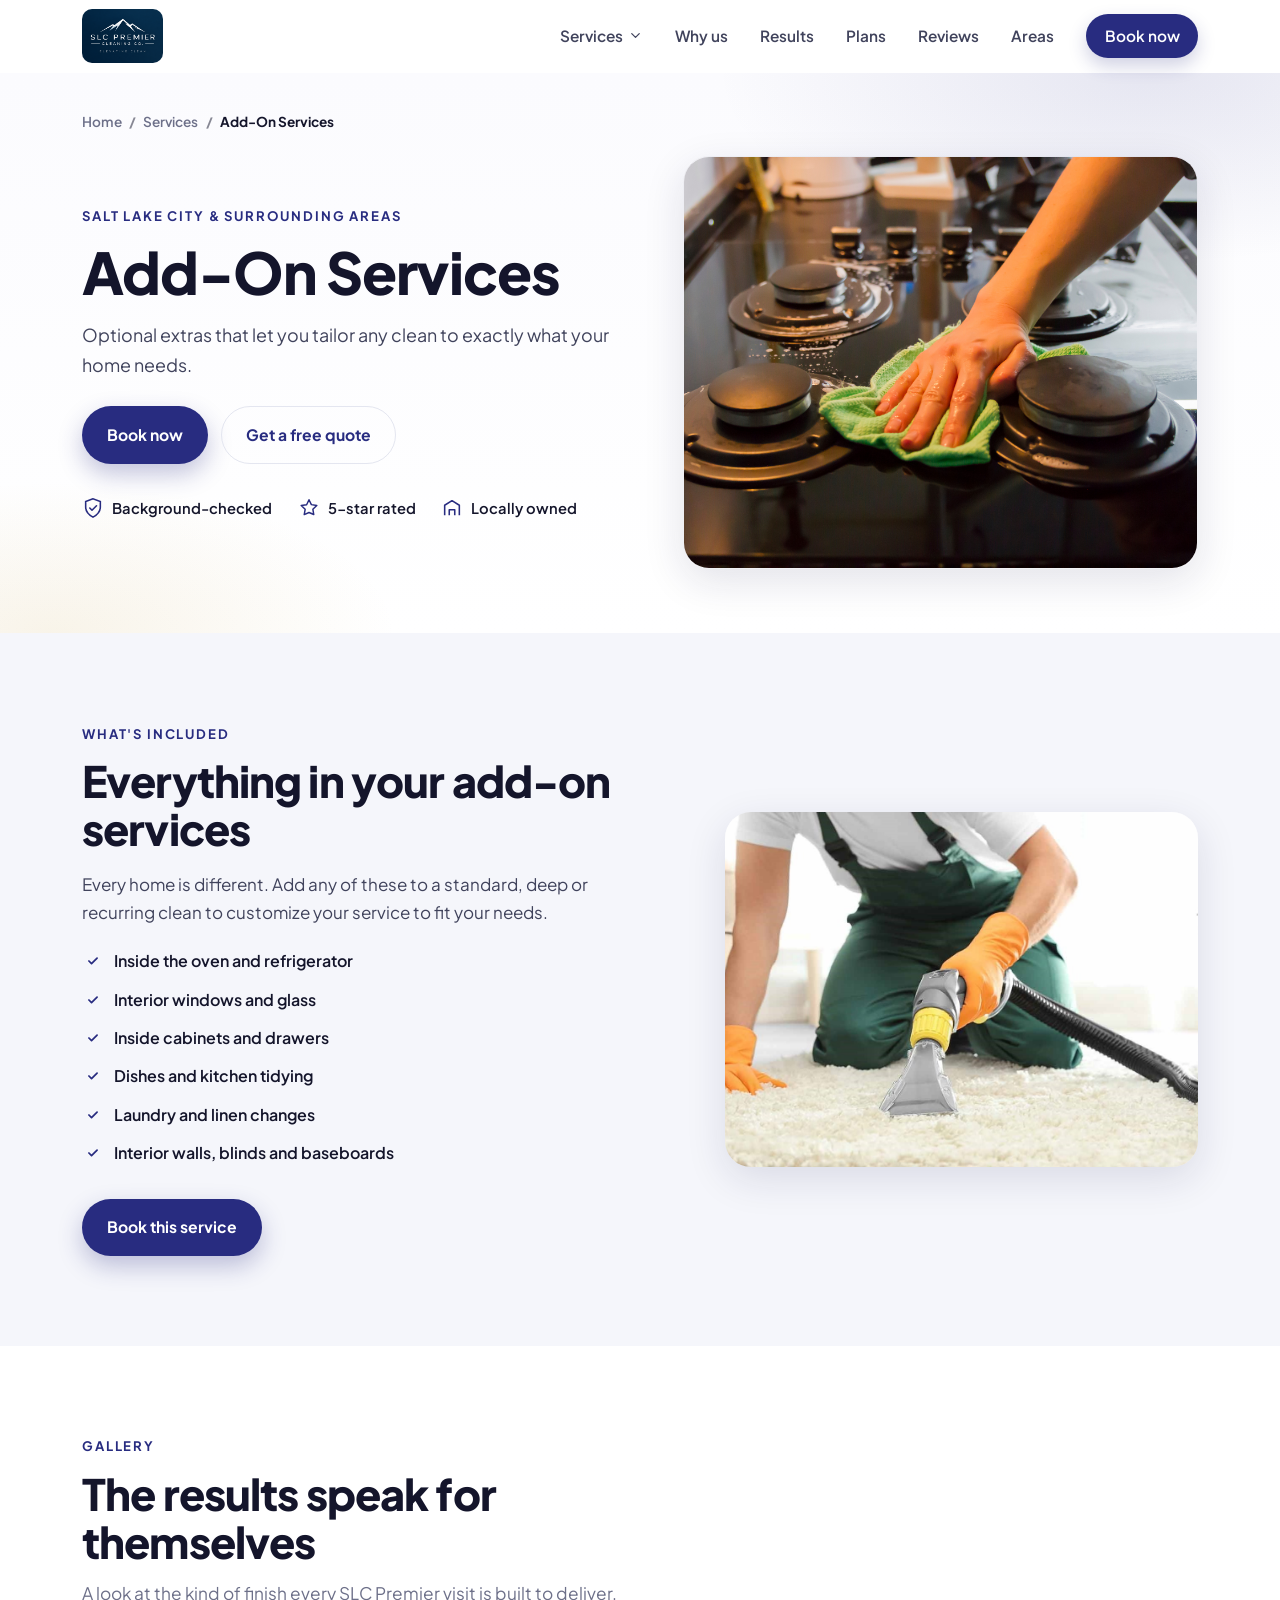
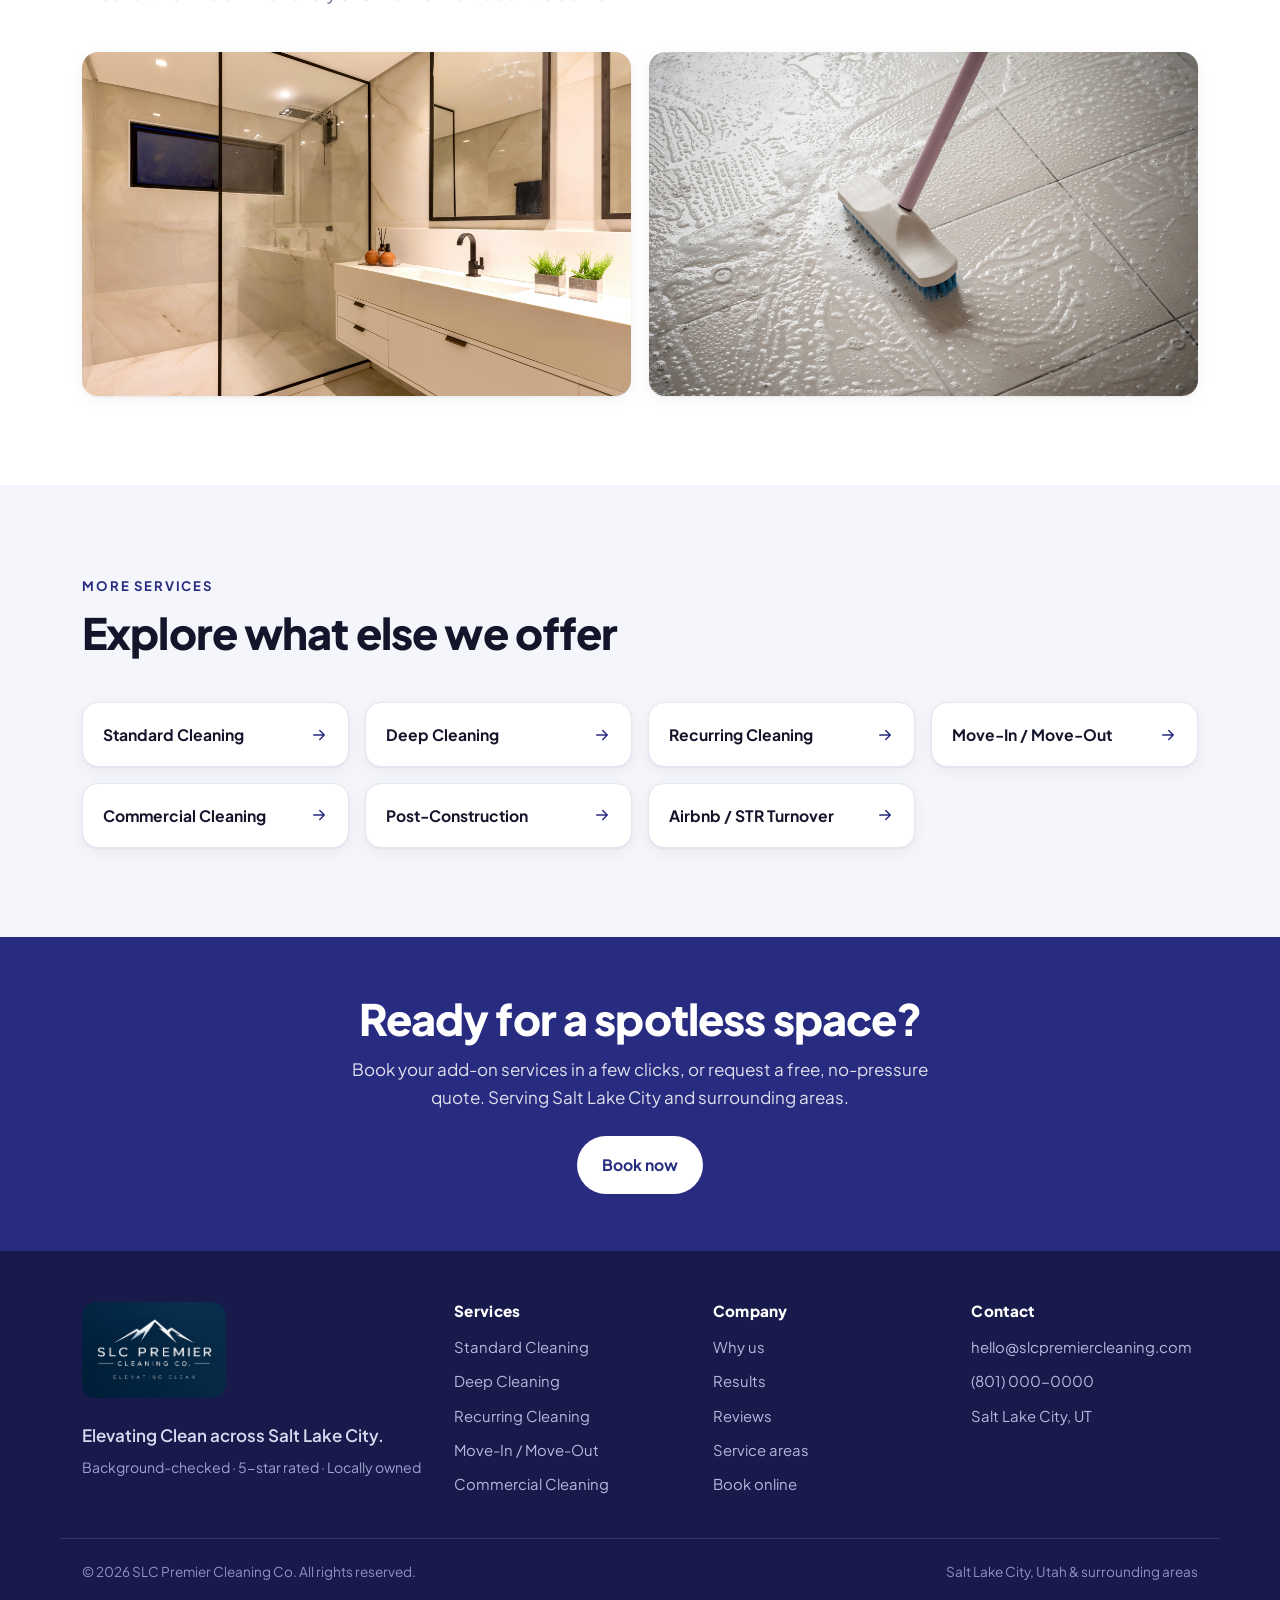
==== commit 6cd51f46: "Use real SLC Premier logo in header and footer across all pages Co-authored-by: Cursor <cursoragent@" ====
--- a/services/add-on-services/index.html
+++ b/services/add-on-services/index.html
@@ -5,7 +5,8 @@
   <meta name="viewport" content="width=device-width, initial-scale=1.0" />
   <title>Cleaning Add-On Services in Salt Lake City, UT | SLC Premier Cleaning Co.</title>
   <meta name="description" content="Optional cleaning add-ons in Salt Lake City: inside the oven and fridge, interior windows, cabinets, laundry, dishes and more. Customize any clean. Book online." />
-  <meta name="robots" content="index, follow" />
+  <meta name="robots" content="index, follow, max-image-preview:large, max-snippet:-1, max-video-preview:-1" />
+  <meta name="googlebot" content="index, follow, max-image-preview:large, max-snippet:-1, max-video-preview:-1" />
   <link rel="canonical" href="https://slcpremiercleaning.com/services/add-on-services/" />
   <meta name="theme-color" content="#282c80" />
   <meta name="geo.region" content="US-UT" />
@@ -66,8 +67,8 @@
   <header class="site-header" id="top">
     <div class="wrap header-inner">
       <a class="brand" href="../../" aria-label="SLC Premier Cleaning Co. home">
-        <svg class="brand-mark" width="34" height="34" viewBox="0 0 34 34" aria-hidden="true"><rect x="1" y="1" width="32" height="32" rx="9" fill="#282c80"/><path d="M11 22.5c1.6 1.2 3.6 1.9 5.7 1.9 3.2 0 5.3-1.5 5.3-3.9 0-2.2-1.6-3.2-4.6-3.9-2.4-.5-3.2-1-3.2-2 0-1 .9-1.7 2.6-1.7 1.6 0 3 .5 4.3 1.4l1.4-2.3c-1.5-1-3.4-1.6-5.5-1.6-3 0-5.2 1.5-5.2 3.9 0 2.4 1.8 3.3 4.7 3.9 2.3.5 3.1 1 3.1 2 0 1.1-1 1.7-2.8 1.7-1.9 0-3.4-.6-4.8-1.7z" fill="#ffffff"/></svg>
-        <span class="brand-text"><strong>SLC Premier</strong><em>Cleaning Co.</em></span>
+        <img class="brand-logo" src="../../assets/logo.png" alt="SLC Premier Cleaning Co." width="1206" height="804" />
+        
       </a>
       <nav class="nav" id="nav" aria-label="Primary">
         <div class="nav-item has-dropdown">
@@ -198,8 +199,8 @@
     <div class="wrap footer-grid">
       <div class="footer-brand">
         <a class="brand brand-light" href="../../" aria-label="SLC Premier Cleaning Co. home">
-          <svg class="brand-mark" width="34" height="34" viewBox="0 0 34 34" aria-hidden="true"><rect x="1" y="1" width="32" height="32" rx="9" fill="#ffffff"/><path d="M11 22.5c1.6 1.2 3.6 1.9 5.7 1.9 3.2 0 5.3-1.5 5.3-3.9 0-2.2-1.6-3.2-4.6-3.9-2.4-.5-3.2-1-3.2-2 0-1 .9-1.7 2.6-1.7 1.6 0 3 .5 4.3 1.4l1.4-2.3c-1.5-1-3.4-1.6-5.5-1.6-3 0-5.2 1.5-5.2 3.9 0 2.4 1.8 3.3 4.7 3.9 2.3.5 3.1 1 3.1 2 0 1.1-1 1.7-2.8 1.7-1.9 0-3.4-.6-4.8-1.7z" fill="#282c80"/></svg>
-          <span class="brand-text"><strong>SLC Premier</strong><em>Cleaning Co.</em></span>
+          <img class="brand-logo-lg" src="../../assets/logo.png" alt="SLC Premier Cleaning Co. - Elevating Clean" width="1206" height="804" />
+          
         </a>
         <p class="footer-slogan">Elevating Clean across Salt Lake City.</p>
         <p class="footer-badges">Background-checked &middot; 5-star rated &middot; Locally owned</p>
--- a/css/styles.css
+++ b/css/styles.css
@@ -109,6 +109,8 @@
 
 .brand { display: inline-flex; align-items: center; gap: .65rem; }
 .brand-mark { border-radius: 9px; flex: none; }
+.brand-logo { height: 54px; width: auto; display: block; border-radius: 10px; }
+.brand-logo-lg { height: 96px; width: auto; display: block; border-radius: 14px; }
 .brand-text { display: flex; flex-direction: column; line-height: 1; }
 .brand-text strong { font-size: 1.05rem; color: var(--ink); font-weight: 800; letter-spacing: -0.01em; }
 .brand-text em { font-style: normal; font-size: .72rem; letter-spacing: .16em; text-transform: uppercase; color: var(--muted); margin-top: 3px; }
@@ -345,6 +347,27 @@
   height: 100dvh;  /* dynamic viewport height for mobile browser toolbars */
   border: 0;
 }
+
+/* ---------- Areas extra ---------- */
+.areas-zips { font-size: .92rem; color: var(--muted); margin-top: 1rem; }
+
+/* ---------- FAQ ---------- */
+.faq-list { max-width: 820px; margin: 0 auto; display: grid; gap: .8rem; }
+.faq-item { background: #fff; border: 1px solid var(--line); border-radius: var(--radius); box-shadow: var(--shadow-sm); overflow: hidden; }
+.faq-item summary {
+  list-style: none; cursor: pointer; padding: 1.1rem 1.3rem;
+  font-weight: 700; color: var(--ink); font-size: 1.02rem;
+  display: flex; align-items: center; justify-content: space-between; gap: 1rem;
+}
+.faq-item summary::-webkit-details-marker { display: none; }
+.faq-item summary::after {
+  content: "+"; font-size: 1.5rem; color: var(--navy); font-weight: 400; line-height: 1;
+  transition: transform .25s var(--ease); flex: none;
+}
+.faq-item[open] summary::after { transform: rotate(45deg); }
+.faq-item summary:hover { color: var(--navy); }
+.faq-a { padding: 0 1.3rem 1.2rem; color: var(--muted); }
+.faq-a p { margin: 0; font-size: .98rem; }
 
 /* ---------- Contact ---------- */
 .contact { background: linear-gradient(180deg, #ffffff, #f5f6fb); }
@@ -507,6 +530,8 @@
 
 @media (max-width: 560px) {
   body { font-size: 16px; }
+  .brand-logo { height: 44px; }
+  .brand-logo-lg { height: 80px; }
   .cards { grid-template-columns: minmax(0, 1fr); }
   .gallery { grid-template-columns: repeat(2, minmax(0, 1fr)); }
   .reviews { columns: 1; }
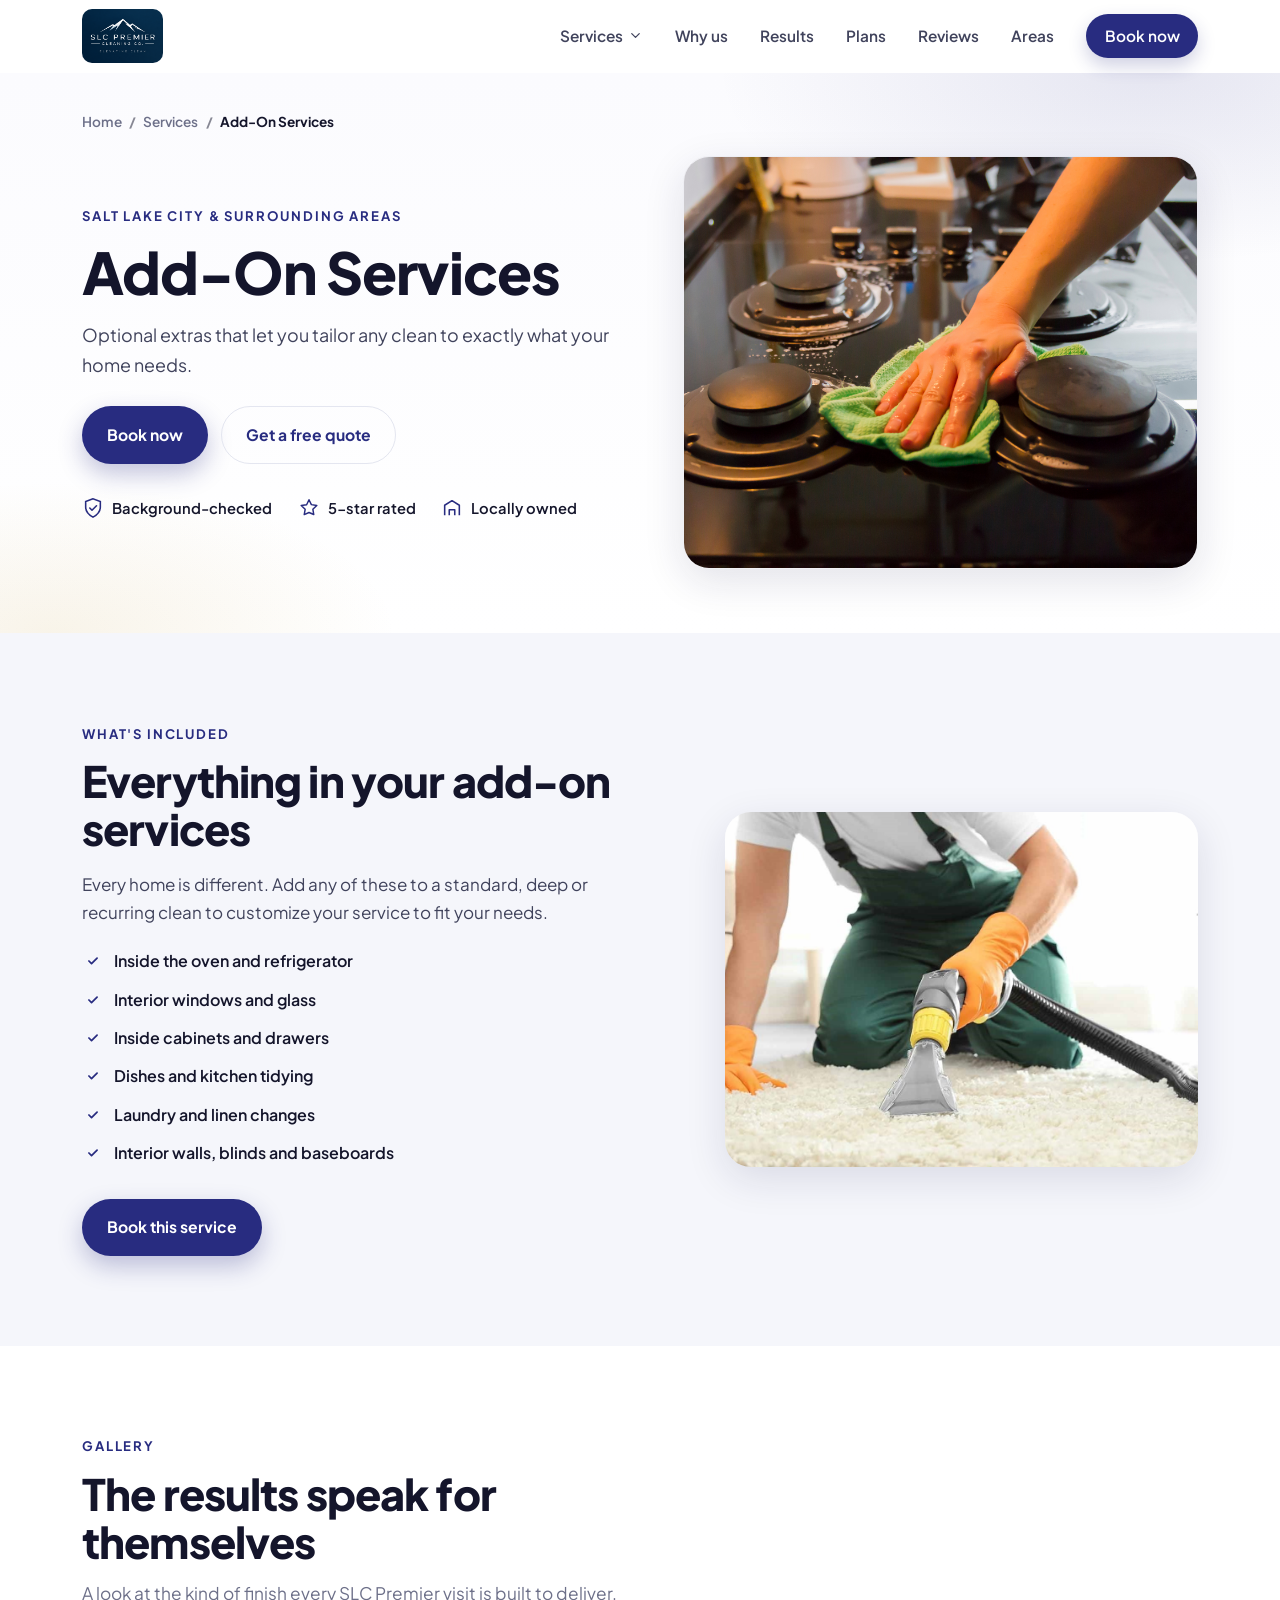
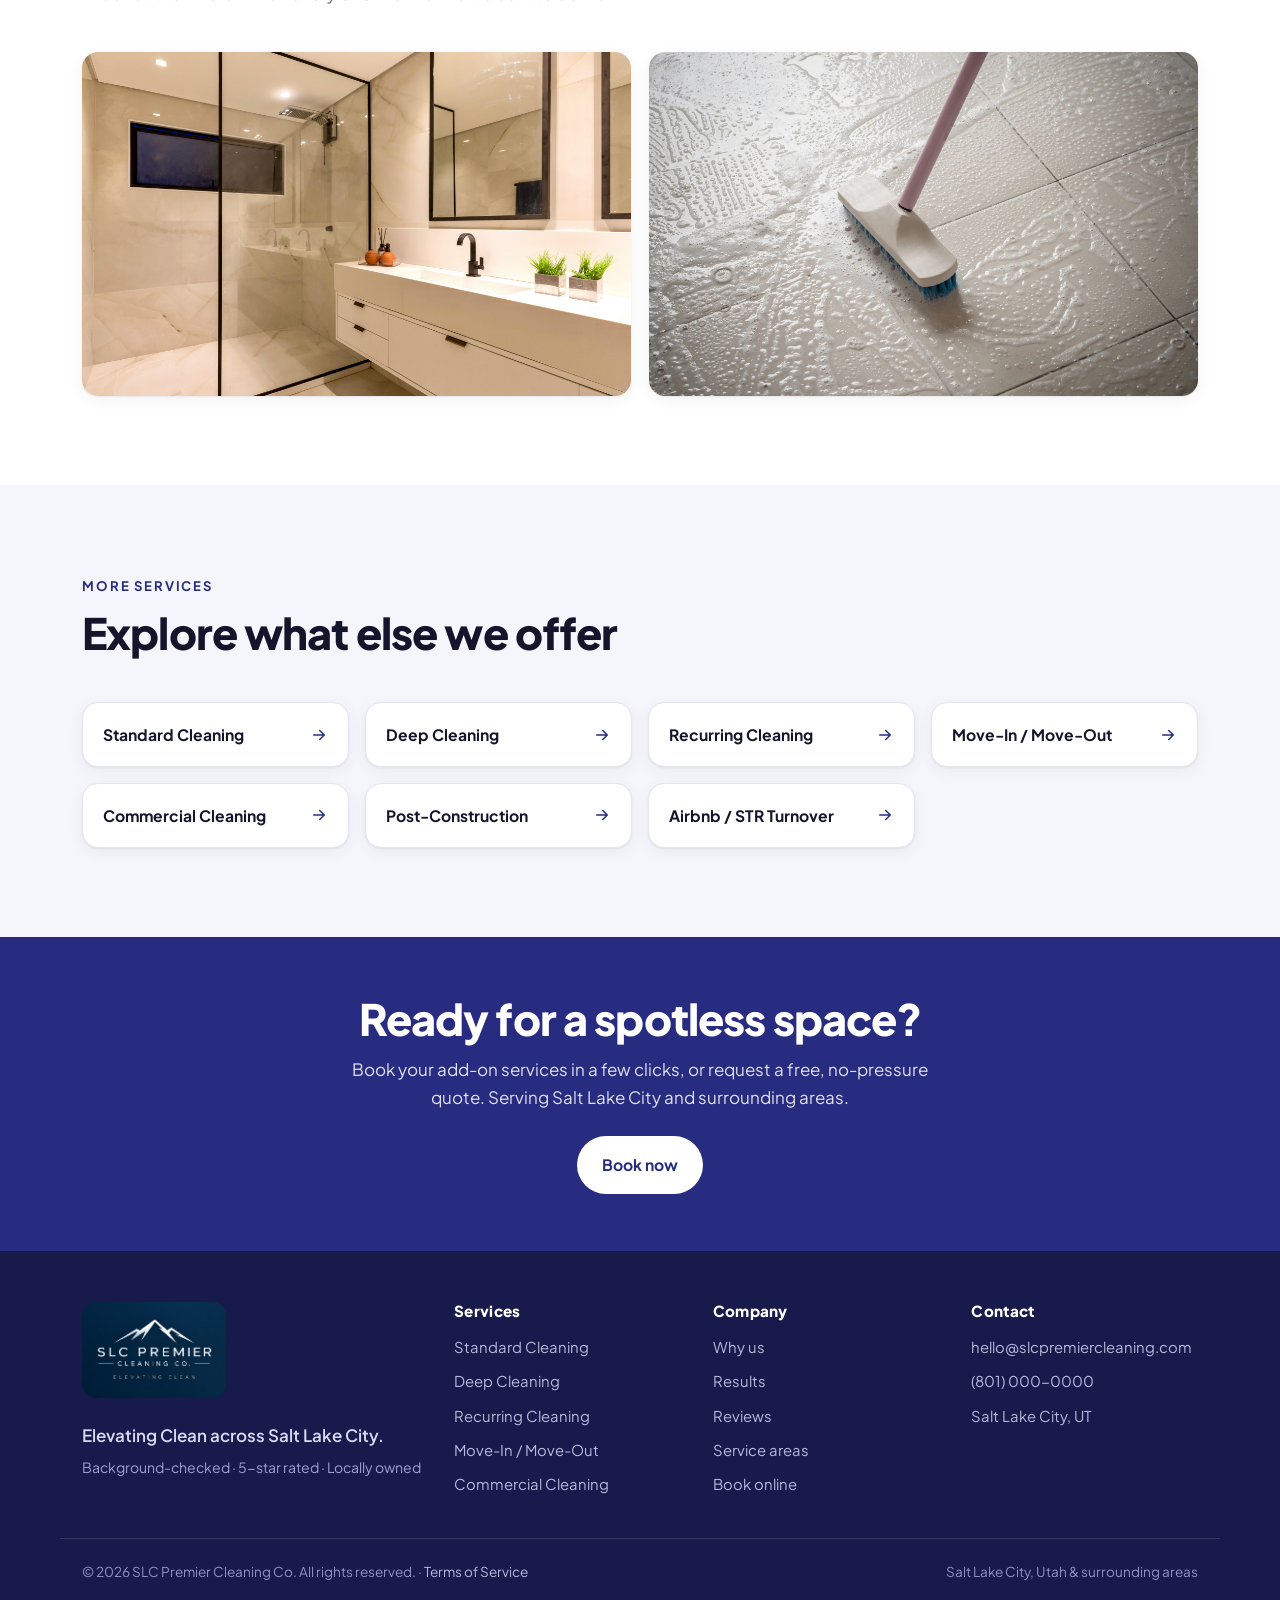
==== commit 1fba301a: "Add Terms of Service page and link it from every footer Co-Authored-By: Claude Opus 5.5 <noreply@ant" ====
--- a/services/add-on-services/index.html
+++ b/services/add-on-services/index.html
@@ -235,7 +235,7 @@
       </div>
     </div>
     <div class="wrap footer-bottom">
-      <p>&copy; <span id="year">2026</span> SLC Premier Cleaning Co. All rights reserved.</p>
+      <p>&copy; <span id="year">2026</span> SLC Premier Cleaning Co. All rights reserved. &middot; <a class="footer-legal" href="../../terms-of-service/">Terms of Service</a></p>
       <p>Salt Lake City, Utah &amp; surrounding areas</p>
     </div>
   </footer>
--- a/css/styles.css
+++ b/css/styles.css
@@ -551,3 +551,27 @@
   .reveal { opacity: 1; transform: none; transition: none; }
   * { animation: none !important; }
 }
+
+/* ---------- Legal pages (Terms of Service) ---------- */
+.legal-hero .lead { font-size: 1.12rem; color: var(--body); max-width: 60ch; margin-bottom: .8rem; }
+.legal-updated { font-size: .88rem; color: var(--muted); margin: 0; }
+.legal-section { padding-top: clamp(2.5rem, 5vw, 4rem); }
+.legal {
+  max-width: 820px; margin-inline: auto; background: var(--paper);
+  border: 1px solid var(--line); border-radius: var(--radius-lg); box-shadow: var(--shadow-sm);
+  padding: clamp(1.6rem, 5vw, 3.2rem);
+}
+.legal h2 { font-size: clamp(1.15rem, 2.2vw, 1.35rem); margin: 2.4rem 0 .8rem; scroll-margin-top: 100px; }
+.legal p, .legal li { color: var(--body); line-height: 1.7; }
+.legal ul { padding-left: 1.2rem; display: grid; gap: .55rem; margin: 0 0 1rem; }
+.legal a { color: var(--navy); font-weight: 600; text-decoration: underline; text-underline-offset: 2px; }
+.legal-toc { background: var(--mist); border-radius: var(--radius); padding: 1.2rem 1.4rem; margin: 1.8rem 0 .5rem; }
+.legal-toc-title { font-weight: 700; color: var(--ink); margin: 0 0 .6rem; }
+.legal-toc ol { margin: 0; padding-left: 1.3rem; columns: 2; column-gap: 2rem; }
+.legal-toc li { font-size: .93rem; margin-bottom: .3rem; break-inside: avoid; }
+.legal-toc a { text-decoration: none; }
+.legal-toc a:hover { text-decoration: underline; }
+.legal-contact { list-style: none; padding-left: 0 !important; gap: .3rem !important; }
+.footer-bottom a.footer-legal { color: #b6b9dd; }
+.footer-bottom a.footer-legal:hover { color: #fff; }
+@media (max-width: 640px) { .legal-toc ol { columns: 1; } }
